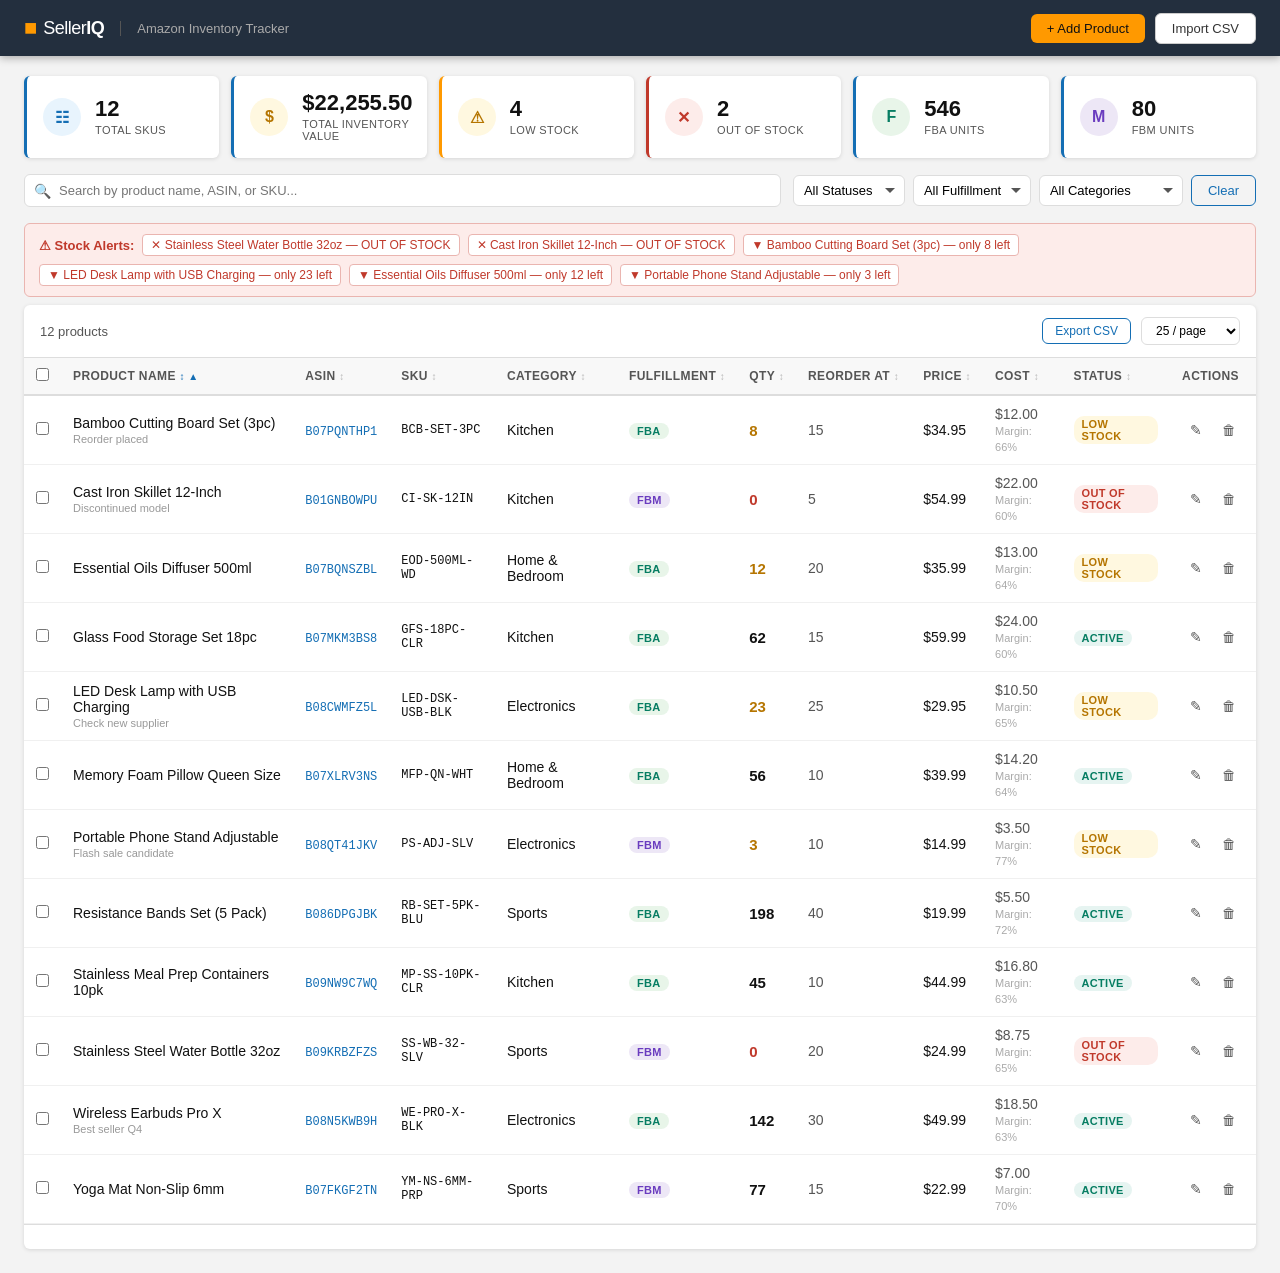
==== index.html @ 2a5bb56d "Add Amazon Seller Central inventory management tracker Complete single-page app with dashboard stats" ====
<!DOCTYPE html>
<html lang="en">
<head>
  <meta charset="UTF-8" />
  <meta name="viewport" content="width=device-width, initial-scale=1.0" />
  <title>Amazon Inventory Tracker</title>
  <link rel="stylesheet" href="styles.css" />
</head>
<body>
  <!-- Header -->
  <header class="header">
    <div class="header-left">
      <div class="logo">
        <span class="logo-icon">&#9632;</span>
        <span class="logo-text">Seller<strong>IQ</strong></span>
      </div>
      <span class="header-subtitle">Amazon Inventory Tracker</span>
    </div>
    <div class="header-right">
      <button class="btn btn-primary" id="addProductBtn">+ Add Product</button>
      <button class="btn btn-secondary" id="importBtn">Import CSV</button>
      <input type="file" id="csvFileInput" accept=".csv" style="display:none" />
    </div>
  </header>

  <!-- Dashboard Stats -->
  <section class="dashboard">
    <div class="stat-card">
      <div class="stat-icon total">&#9783;</div>
      <div class="stat-info">
        <div class="stat-value" id="statTotalSKUs">0</div>
        <div class="stat-label">Total SKUs</div>
      </div>
    </div>
    <div class="stat-card">
      <div class="stat-icon value">&#36;</div>
      <div class="stat-info">
        <div class="stat-value" id="statTotalValue">$0.00</div>
        <div class="stat-label">Total Inventory Value</div>
      </div>
    </div>
    <div class="stat-card warning">
      <div class="stat-icon low">&#9888;</div>
      <div class="stat-info">
        <div class="stat-value" id="statLowStock">0</div>
        <div class="stat-label">Low Stock</div>
      </div>
    </div>
    <div class="stat-card danger">
      <div class="stat-icon out">&#10005;</div>
      <div class="stat-info">
        <div class="stat-value" id="statOutOfStock">0</div>
        <div class="stat-label">Out of Stock</div>
      </div>
    </div>
    <div class="stat-card">
      <div class="stat-icon fba">F</div>
      <div class="stat-info">
        <div class="stat-value" id="statFBA">0</div>
        <div class="stat-label">FBA Units</div>
      </div>
    </div>
    <div class="stat-card">
      <div class="stat-icon fbm">M</div>
      <div class="stat-info">
        <div class="stat-value" id="statFBM">0</div>
        <div class="stat-label">FBM Units</div>
      </div>
    </div>
  </section>

  <!-- Filters & Search -->
  <section class="toolbar">
    <div class="search-box">
      <span class="search-icon">&#128269;</span>
      <input type="text" id="searchInput" placeholder="Search by product name, ASIN, or SKU..." />
    </div>
    <div class="filters">
      <select id="filterStatus">
        <option value="">All Statuses</option>
        <option value="active">Active</option>
        <option value="inactive">Inactive</option>
        <option value="low_stock">Low Stock</option>
        <option value="out_of_stock">Out of Stock</option>
      </select>
      <select id="filterFulfillment">
        <option value="">All Fulfillment</option>
        <option value="FBA">FBA</option>
        <option value="FBM">FBM</option>
      </select>
      <select id="filterCategory">
        <option value="">All Categories</option>
      </select>
      <button class="btn btn-ghost" id="clearFilters">Clear</button>
    </div>
  </section>

  <!-- Alerts Banner -->
  <div id="alertsBanner" class="alerts-banner hidden"></div>

  <!-- Inventory Table -->
  <section class="table-section">
    <div class="table-header">
      <span id="resultCount" class="result-count">0 products</span>
      <div class="table-actions">
        <button class="btn btn-ghost btn-sm" id="exportBtn">Export CSV</button>
        <select id="pageSizeSelect">
          <option value="10">10 / page</option>
          <option value="25" selected>25 / page</option>
          <option value="50">50 / page</option>
          <option value="100">100 / page</option>
        </select>
      </div>
    </div>
    <div class="table-wrapper">
      <table id="inventoryTable">
        <thead>
          <tr>
            <th class="col-check"><input type="checkbox" id="selectAll" /></th>
            <th class="sortable" data-col="name">Product Name <span class="sort-arrow">&#8597;</span></th>
            <th class="sortable" data-col="asin">ASIN <span class="sort-arrow">&#8597;</span></th>
            <th class="sortable" data-col="sku">SKU <span class="sort-arrow">&#8597;</span></th>
            <th class="sortable" data-col="category">Category <span class="sort-arrow">&#8597;</span></th>
            <th class="sortable" data-col="fulfillment">Fulfillment <span class="sort-arrow">&#8597;</span></th>
            <th class="sortable" data-col="quantity">Qty <span class="sort-arrow">&#8597;</span></th>
            <th class="sortable" data-col="reorderPoint">Reorder At <span class="sort-arrow">&#8597;</span></th>
            <th class="sortable" data-col="price">Price <span class="sort-arrow">&#8597;</span></th>
            <th class="sortable" data-col="cost">Cost <span class="sort-arrow">&#8597;</span></th>
            <th class="sortable" data-col="status">Status <span class="sort-arrow">&#8597;</span></th>
            <th>Actions</th>
          </tr>
        </thead>
        <tbody id="inventoryBody">
        </tbody>
      </table>
    </div>
    <div class="pagination" id="pagination"></div>
  </section>

  <!-- Bulk Actions Bar -->
  <div class="bulk-bar hidden" id="bulkBar">
    <span id="bulkCount">0 selected</span>
    <button class="btn btn-sm btn-secondary" id="bulkExport">Export Selected</button>
    <button class="btn btn-sm btn-danger" id="bulkDelete">Delete Selected</button>
    <button class="btn btn-sm btn-ghost" id="bulkClear">Cancel</button>
  </div>

  <!-- Add / Edit Modal -->
  <div class="modal-overlay hidden" id="modalOverlay">
    <div class="modal">
      <div class="modal-header">
        <h2 id="modalTitle">Add Product</h2>
        <button class="modal-close" id="modalClose">&times;</button>
      </div>
      <div class="modal-body">
        <form id="productForm" novalidate>
          <input type="hidden" id="fieldId" />
          <div class="form-grid">
            <div class="form-group full-width">
              <label for="fieldName">Product Name <span class="required">*</span></label>
              <input type="text" id="fieldName" placeholder="e.g. Wireless Earbuds Pro" required />
              <span class="field-error" id="errName"></span>
            </div>
            <div class="form-group">
              <label for="fieldAsin">ASIN <span class="required">*</span></label>
              <input type="text" id="fieldAsin" placeholder="e.g. B08N5KWB9H" maxlength="10" required />
              <span class="field-error" id="errAsin"></span>
            </div>
            <div class="form-group">
              <label for="fieldSku">SKU <span class="required">*</span></label>
              <input type="text" id="fieldSku" placeholder="e.g. WE-PRO-BLK-001" required />
              <span class="field-error" id="errSku"></span>
            </div>
            <div class="form-group">
              <label for="fieldCategory">Category</label>
              <input type="text" id="fieldCategory" placeholder="e.g. Electronics" list="categoryList" />
              <datalist id="categoryList"></datalist>
            </div>
            <div class="form-group">
              <label for="fieldFulfillment">Fulfillment</label>
              <select id="fieldFulfillment">
                <option value="FBA">FBA (Fulfilled by Amazon)</option>
                <option value="FBM">FBM (Fulfilled by Merchant)</option>
              </select>
            </div>
            <div class="form-group">
              <label for="fieldQuantity">Current Quantity <span class="required">*</span></label>
              <input type="number" id="fieldQuantity" min="0" placeholder="0" required />
              <span class="field-error" id="errQuantity"></span>
            </div>
            <div class="form-group">
              <label for="fieldReorderPoint">Reorder Point</label>
              <input type="number" id="fieldReorderPoint" min="0" placeholder="e.g. 20" />
            </div>
            <div class="form-group">
              <label for="fieldPrice">Sale Price ($) <span class="required">*</span></label>
              <input type="number" id="fieldPrice" min="0" step="0.01" placeholder="0.00" required />
              <span class="field-error" id="errPrice"></span>
            </div>
            <div class="form-group">
              <label for="fieldCost">Unit Cost ($)</label>
              <input type="number" id="fieldCost" min="0" step="0.01" placeholder="0.00" />
            </div>
            <div class="form-group">
              <label for="fieldStatus">Status</label>
              <select id="fieldStatus">
                <option value="active">Active</option>
                <option value="inactive">Inactive</option>
              </select>
            </div>
            <div class="form-group full-width">
              <label for="fieldNotes">Notes</label>
              <textarea id="fieldNotes" rows="2" placeholder="Optional notes..."></textarea>
            </div>
          </div>
        </form>
      </div>
      <div class="modal-footer">
        <button class="btn btn-ghost" id="modalCancel">Cancel</button>
        <button class="btn btn-primary" id="modalSave">Save Product</button>
      </div>
    </div>
  </div>

  <!-- Confirm Delete Modal -->
  <div class="modal-overlay hidden" id="deleteOverlay">
    <div class="modal modal-sm">
      <div class="modal-header">
        <h2>Delete Product</h2>
        <button class="modal-close" id="deleteClose">&times;</button>
      </div>
      <div class="modal-body">
        <p id="deleteMessage">Are you sure you want to delete this product?</p>
      </div>
      <div class="modal-footer">
        <button class="btn btn-ghost" id="deleteCancelBtn">Cancel</button>
        <button class="btn btn-danger" id="deleteConfirmBtn">Delete</button>
      </div>
    </div>
  </div>

  <script src="app.js"></script>
</body>
</html>
---- styles.css ----
/* ===== Reset & Base ===== */
*, *::before, *::after { box-sizing: border-box; margin: 0; padding: 0; }

:root {
  --amazon-orange: #FF9900;
  --amazon-dark: #131921;
  --amazon-navy: #232F3E;
  --amazon-blue: #146EB4;
  --amazon-light-blue: #37A5D8;
  --bg: #F3F3F3;
  --surface: #FFFFFF;
  --border: #DDD;
  --text: #111;
  --text-muted: #555;
  --green: #067D62;
  --green-bg: #E6F4F1;
  --yellow: #B57500;
  --yellow-bg: #FFF8E0;
  --red: #C0392B;
  --red-bg: #FDECEA;
  --blue-bg: #E8F4FD;
  --radius: 6px;
  --shadow: 0 1px 4px rgba(0,0,0,0.12);
  --shadow-md: 0 4px 16px rgba(0,0,0,0.16);
}

body {
  font-family: -apple-system, BlinkMacSystemFont, "Segoe UI", Roboto, Arial, sans-serif;
  background: var(--bg);
  color: var(--text);
  font-size: 14px;
  min-height: 100vh;
}

/* ===== Header ===== */
.header {
  background: var(--amazon-navy);
  color: #fff;
  padding: 0 24px;
  height: 56px;
  display: flex;
  align-items: center;
  justify-content: space-between;
  position: sticky;
  top: 0;
  z-index: 100;
  box-shadow: 0 2px 8px rgba(0,0,0,0.3);
}

.header-left { display: flex; align-items: center; gap: 16px; }

.logo {
  display: flex;
  align-items: center;
  gap: 6px;
  font-size: 18px;
  color: #fff;
}

.logo-icon {
  color: var(--amazon-orange);
  font-size: 22px;
}

.logo-text { letter-spacing: -0.5px; }

.header-subtitle {
  font-size: 13px;
  color: #aaa;
  border-left: 1px solid #555;
  padding-left: 16px;
}

.header-right { display: flex; align-items: center; gap: 10px; }

/* ===== Buttons ===== */
.btn {
  display: inline-flex;
  align-items: center;
  gap: 6px;
  padding: 7px 16px;
  border: none;
  border-radius: var(--radius);
  font-size: 13px;
  font-weight: 500;
  cursor: pointer;
  white-space: nowrap;
  transition: filter 0.15s, opacity 0.15s;
}
.btn:hover { filter: brightness(0.92); }
.btn:active { filter: brightness(0.85); }

.btn-primary { background: var(--amazon-orange); color: #111; }
.btn-secondary { background: #fff; color: #333; border: 1px solid #ccc; }
.btn-ghost { background: transparent; color: var(--amazon-blue); border: 1px solid var(--amazon-blue); }
.btn-danger { background: var(--red); color: #fff; }
.btn-sm { padding: 5px 12px; font-size: 12px; }

/* ===== Dashboard ===== */
.dashboard {
  display: grid;
  grid-template-columns: repeat(auto-fill, minmax(180px, 1fr));
  gap: 12px;
  padding: 20px 24px 0;
}

.stat-card {
  background: var(--surface);
  border-radius: var(--radius);
  padding: 16px;
  box-shadow: var(--shadow);
  display: flex;
  align-items: center;
  gap: 14px;
  border-left: 3px solid var(--amazon-blue);
}

.stat-card.warning { border-left-color: var(--amazon-orange); }
.stat-card.danger { border-left-color: var(--red); }

.stat-icon {
  width: 38px;
  height: 38px;
  border-radius: 50%;
  display: flex;
  align-items: center;
  justify-content: center;
  font-size: 16px;
  font-weight: 700;
  flex-shrink: 0;
  background: var(--blue-bg);
  color: var(--amazon-blue);
}

.stat-icon.low { background: var(--yellow-bg); color: var(--yellow); }
.stat-icon.out { background: var(--red-bg); color: var(--red); }
.stat-icon.fba { background: #E8F5E9; color: var(--green); }
.stat-icon.fbm { background: #EDE7F6; color: #6A3CBF; }
.stat-icon.value { background: var(--yellow-bg); color: var(--yellow); }

.stat-value {
  font-size: 22px;
  font-weight: 700;
  line-height: 1;
  color: var(--text);
}

.stat-label {
  font-size: 11px;
  color: var(--text-muted);
  margin-top: 4px;
  text-transform: uppercase;
  letter-spacing: 0.4px;
}

/* ===== Toolbar ===== */
.toolbar {
  display: flex;
  align-items: center;
  gap: 12px;
  padding: 16px 24px;
  flex-wrap: wrap;
}

.search-box {
  position: relative;
  flex: 1;
  min-width: 220px;
}

.search-icon {
  position: absolute;
  left: 10px;
  top: 50%;
  transform: translateY(-50%);
  font-size: 14px;
  color: #999;
  pointer-events: none;
}

.search-box input {
  width: 100%;
  padding: 8px 12px 8px 34px;
  border: 1px solid var(--border);
  border-radius: var(--radius);
  font-size: 13px;
  background: var(--surface);
  outline: none;
  transition: border-color 0.2s;
}

.search-box input:focus { border-color: var(--amazon-blue); }

.filters {
  display: flex;
  align-items: center;
  gap: 8px;
  flex-wrap: wrap;
}

.filters select {
  padding: 7px 28px 7px 10px;
  border: 1px solid var(--border);
  border-radius: var(--radius);
  font-size: 13px;
  background: var(--surface);
  cursor: pointer;
  outline: none;
  appearance: none;
  background-image: url("data:image/svg+xml,%3Csvg xmlns='http://www.w3.org/2000/svg' width='12' height='12' viewBox='0 0 12 12'%3E%3Cpath fill='%23555' d='M6 8L1 3h10z'/%3E%3C/svg%3E");
  background-repeat: no-repeat;
  background-position: right 8px center;
  transition: border-color 0.2s;
}

.filters select:focus { border-color: var(--amazon-blue); }

/* ===== Alerts Banner ===== */
.alerts-banner {
  margin: 0 24px 8px;
  background: var(--yellow-bg);
  border: 1px solid #F5C518;
  border-radius: var(--radius);
  padding: 10px 14px;
  font-size: 13px;
  color: var(--yellow);
  display: flex;
  flex-wrap: wrap;
  gap: 8px;
  align-items: center;
}

.alert-item {
  background: #fff;
  border: 1px solid #F5C518;
  border-radius: 4px;
  padding: 3px 8px;
  font-size: 12px;
  color: #B57500;
}

.alerts-banner.has-danger {
  background: var(--red-bg);
  border-color: #EAB5B0;
  color: var(--red);
}

.alerts-banner.has-danger .alert-item {
  border-color: #EAB5B0;
  color: var(--red);
}

/* ===== Table Section ===== */
.table-section {
  margin: 0 24px 24px;
  background: var(--surface);
  border-radius: var(--radius);
  box-shadow: var(--shadow);
  overflow: hidden;
}

.table-header {
  display: flex;
  align-items: center;
  justify-content: space-between;
  padding: 12px 16px;
  border-bottom: 1px solid var(--border);
}

.result-count { font-size: 13px; color: var(--text-muted); }

.table-actions { display: flex; align-items: center; gap: 10px; }

.table-actions select {
  padding: 5px 10px;
  border: 1px solid var(--border);
  border-radius: var(--radius);
  font-size: 12px;
  background: var(--surface);
  cursor: pointer;
  outline: none;
}

.table-wrapper { overflow-x: auto; }

table {
  width: 100%;
  border-collapse: collapse;
  min-width: 900px;
}

thead { background: #F8F8F8; }

th {
  padding: 10px 12px;
  text-align: left;
  font-size: 12px;
  font-weight: 600;
  color: var(--text-muted);
  text-transform: uppercase;
  letter-spacing: 0.4px;
  border-bottom: 2px solid var(--border);
  white-space: nowrap;
  user-select: none;
}

th.sortable { cursor: pointer; }
th.sortable:hover { color: var(--amazon-blue); }
th.sorted-asc .sort-arrow::after { content: " ▲"; }
th.sorted-desc .sort-arrow::after { content: " ▼"; }
.sort-arrow { opacity: 0.4; font-size: 10px; }
th.sorted-asc .sort-arrow,
th.sorted-desc .sort-arrow { opacity: 1; color: var(--amazon-blue); }

.col-check { width: 36px; }

td {
  padding: 10px 12px;
  border-bottom: 1px solid #F0F0F0;
  vertical-align: middle;
}

tbody tr:hover { background: #FAFAFA; }
tbody tr.selected-row { background: #EBF5FF; }

.col-name { min-width: 200px; }
.product-name { font-weight: 500; }
.product-asin { font-size: 11px; color: var(--amazon-blue); font-family: monospace; }

.badge {
  display: inline-block;
  padding: 2px 8px;
  border-radius: 10px;
  font-size: 11px;
  font-weight: 600;
  text-transform: uppercase;
  letter-spacing: 0.3px;
}

.badge-fba { background: #E8F5E9; color: var(--green); }
.badge-fbm { background: #EDE7F6; color: #6A3CBF; }
.badge-active { background: var(--green-bg); color: var(--green); }
.badge-inactive { background: #EEE; color: #777; }
.badge-low { background: var(--yellow-bg); color: var(--yellow); }
.badge-out { background: var(--red-bg); color: var(--red); }

.qty-cell {
  font-weight: 600;
  font-size: 15px;
}

.qty-low { color: var(--yellow); }
.qty-out { color: var(--red); }

.actions-cell { white-space: nowrap; }

.btn-icon {
  background: none;
  border: none;
  cursor: pointer;
  padding: 5px 8px;
  border-radius: 4px;
  font-size: 14px;
  color: var(--text-muted);
  transition: background 0.15s, color 0.15s;
}

.btn-icon:hover { background: #F0F0F0; color: var(--text); }
.btn-icon.delete:hover { background: var(--red-bg); color: var(--red); }
.btn-icon.edit:hover { background: var(--blue-bg); color: var(--amazon-blue); }

/* ===== Empty State ===== */
.empty-state {
  text-align: center;
  padding: 60px 20px;
  color: var(--text-muted);
}

.empty-state .empty-icon { font-size: 48px; margin-bottom: 12px; }
.empty-state h3 { font-size: 16px; color: var(--text); margin-bottom: 6px; }
.empty-state p { font-size: 13px; margin-bottom: 18px; }

/* ===== Pagination ===== */
.pagination {
  display: flex;
  align-items: center;
  justify-content: center;
  gap: 4px;
  padding: 12px;
  border-top: 1px solid var(--border);
}

.page-btn {
  min-width: 32px;
  height: 32px;
  padding: 0 8px;
  border: 1px solid var(--border);
  border-radius: 4px;
  background: var(--surface);
  font-size: 13px;
  cursor: pointer;
  transition: background 0.15s, border-color 0.15s;
  color: var(--text);
}

.page-btn:hover { background: #F0F0F0; }
.page-btn.active { background: var(--amazon-orange); border-color: var(--amazon-orange); color: #111; font-weight: 700; }
.page-btn:disabled { opacity: 0.4; cursor: not-allowed; }

/* ===== Bulk Bar ===== */
.bulk-bar {
  position: fixed;
  bottom: 24px;
  left: 50%;
  transform: translateX(-50%);
  background: var(--amazon-navy);
  color: #fff;
  padding: 12px 20px;
  border-radius: 8px;
  display: flex;
  align-items: center;
  gap: 12px;
  box-shadow: var(--shadow-md);
  z-index: 200;
  font-size: 13px;
}

/* ===== Modals ===== */
.modal-overlay {
  position: fixed;
  inset: 0;
  background: rgba(0,0,0,0.5);
  z-index: 300;
  display: flex;
  align-items: center;
  justify-content: center;
  padding: 20px;
  animation: fadeIn 0.15s ease;
}

@keyframes fadeIn { from { opacity: 0; } to { opacity: 1; } }

.modal {
  background: var(--surface);
  border-radius: 8px;
  width: 100%;
  max-width: 640px;
  max-height: 90vh;
  display: flex;
  flex-direction: column;
  box-shadow: var(--shadow-md);
  animation: slideUp 0.2s ease;
}

.modal-sm { max-width: 420px; }

@keyframes slideUp { from { transform: translateY(20px); opacity: 0; } to { transform: translateY(0); opacity: 1; } }

.modal-header {
  display: flex;
  align-items: center;
  justify-content: space-between;
  padding: 16px 20px;
  border-bottom: 1px solid var(--border);
}

.modal-header h2 { font-size: 16px; }

.modal-close {
  background: none;
  border: none;
  font-size: 22px;
  cursor: pointer;
  color: var(--text-muted);
  line-height: 1;
  padding: 2px 6px;
  border-radius: 4px;
}
.modal-close:hover { background: #F0F0F0; color: var(--text); }

.modal-body {
  padding: 20px;
  overflow-y: auto;
  flex: 1;
}

.modal-footer {
  padding: 14px 20px;
  border-top: 1px solid var(--border);
  display: flex;
  justify-content: flex-end;
  gap: 10px;
}

/* ===== Form ===== */
.form-grid {
  display: grid;
  grid-template-columns: 1fr 1fr;
  gap: 14px;
}

.form-group { display: flex; flex-direction: column; gap: 5px; }
.form-group.full-width { grid-column: 1 / -1; }

label {
  font-size: 12px;
  font-weight: 600;
  color: var(--text-muted);
  text-transform: uppercase;
  letter-spacing: 0.4px;
}

.required { color: var(--red); }

.form-group input,
.form-group select,
.form-group textarea {
  padding: 8px 10px;
  border: 1px solid var(--border);
  border-radius: var(--radius);
  font-size: 13px;
  font-family: inherit;
  outline: none;
  transition: border-color 0.2s;
  background: var(--surface);
  color: var(--text);
}

.form-group input:focus,
.form-group select:focus,
.form-group textarea:focus { border-color: var(--amazon-blue); }

.form-group input.error,
.form-group select.error { border-color: var(--red); }

.field-error { font-size: 11px; color: var(--red); min-height: 14px; }

/* ===== Utilities ===== */
.hidden { display: none !important; }

/* ===== Responsive ===== */
@media (max-width: 768px) {
  .header { padding: 0 14px; }
  .header-subtitle { display: none; }
  .dashboard { grid-template-columns: repeat(2, 1fr); padding: 14px 14px 0; }
  .toolbar { padding: 12px 14px; }
  .table-section { margin: 0 14px 80px; }
  .form-grid { grid-template-columns: 1fr; }
}
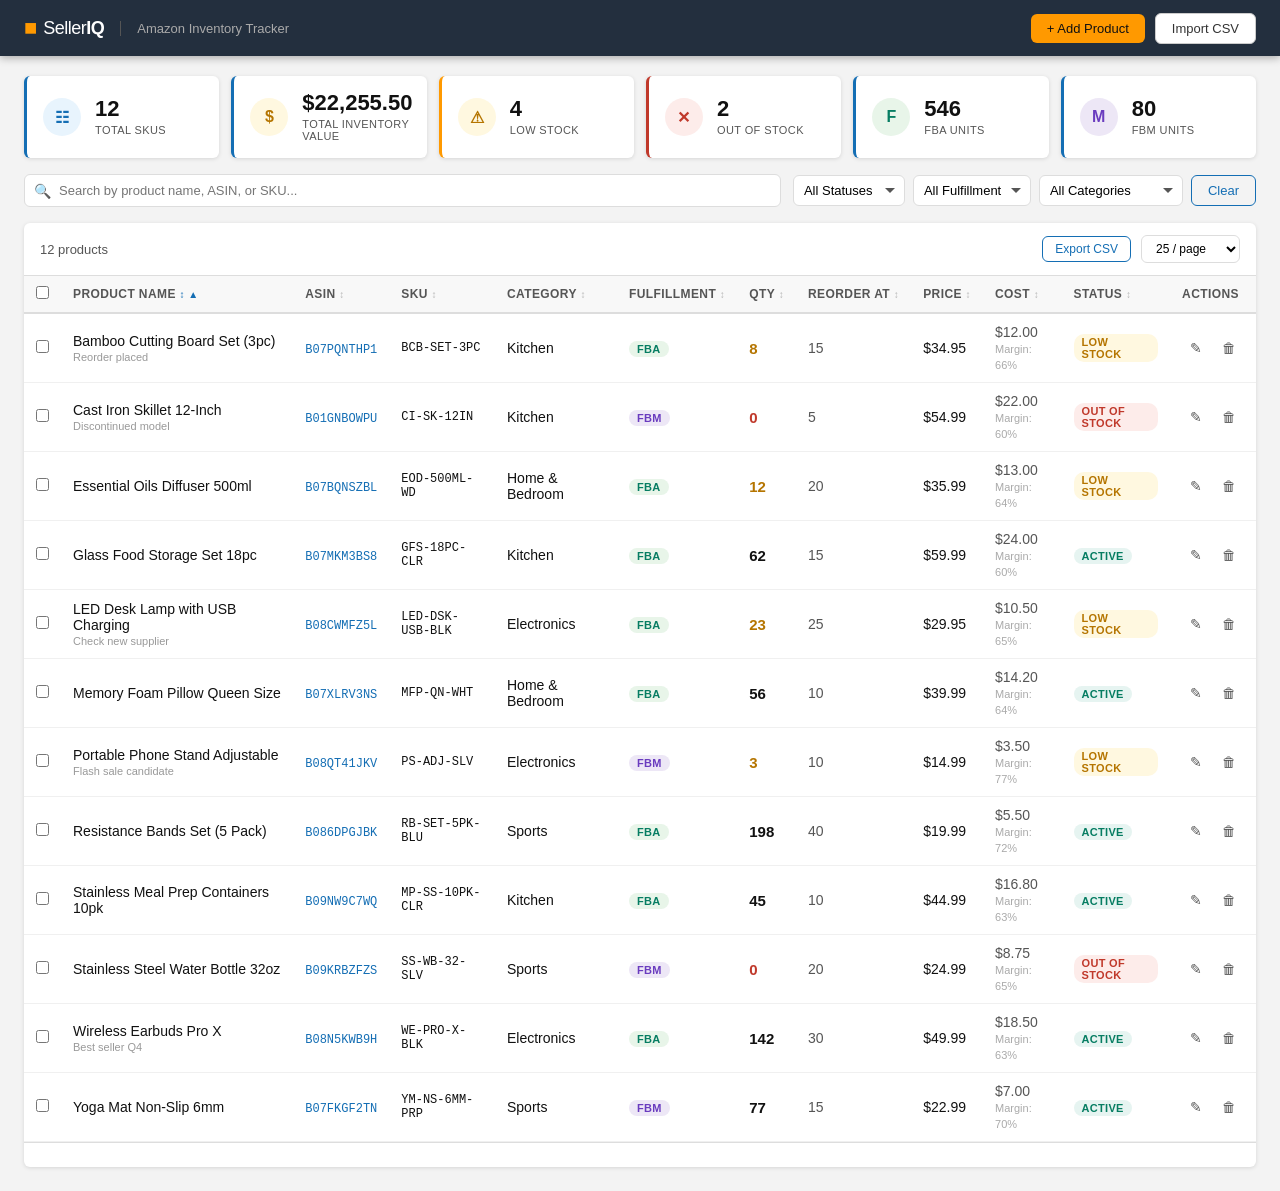
==== commit 9f2d9f0f: "Remove stock alerts banner entirely https://claude.ai/code/session_01A3Uhoh8DrQC3N1GdAqoPCa" ====
--- a/index.html
+++ b/index.html
@@ -19,7 +19,7 @@
     <div class="header-right">
       <button class="btn btn-primary" id="addProductBtn">+ Add Product</button>
       <button class="btn btn-secondary" id="importBtn">Import CSV</button>
-      <input type="file" id="csvFileInput" accept=".csv" style="display:none" />
+      <input type="file" id="csvFileInput" accept=".csv,.txt,.tsv,text/plain,text/csv" style="display:none" />
     </div>
   </header>
 
@@ -94,9 +94,6 @@
       <button class="btn btn-ghost" id="clearFilters">Clear</button>
     </div>
   </section>
-
-  <!-- Alerts Banner -->
-  <div id="alertsBanner" class="alerts-banner hidden"></div>
 
   <!-- Inventory Table -->
   <section class="table-section">
--- a/styles.css
+++ b/styles.css
@@ -215,40 +215,6 @@
 
 .filters select:focus { border-color: var(--amazon-blue); }
 
-/* ===== Alerts Banner ===== */
-.alerts-banner {
-  margin: 0 24px 8px;
-  background: var(--yellow-bg);
-  border: 1px solid #F5C518;
-  border-radius: var(--radius);
-  padding: 10px 14px;
-  font-size: 13px;
-  color: var(--yellow);
-  display: flex;
-  flex-wrap: wrap;
-  gap: 8px;
-  align-items: center;
-}
-
-.alert-item {
-  background: #fff;
-  border: 1px solid #F5C518;
-  border-radius: 4px;
-  padding: 3px 8px;
-  font-size: 12px;
-  color: #B57500;
-}
-
-.alerts-banner.has-danger {
-  background: var(--red-bg);
-  border-color: #EAB5B0;
-  color: var(--red);
-}
-
-.alerts-banner.has-danger .alert-item {
-  border-color: #EAB5B0;
-  color: var(--red);
-}
 
 /* ===== Table Section ===== */
 .table-section {
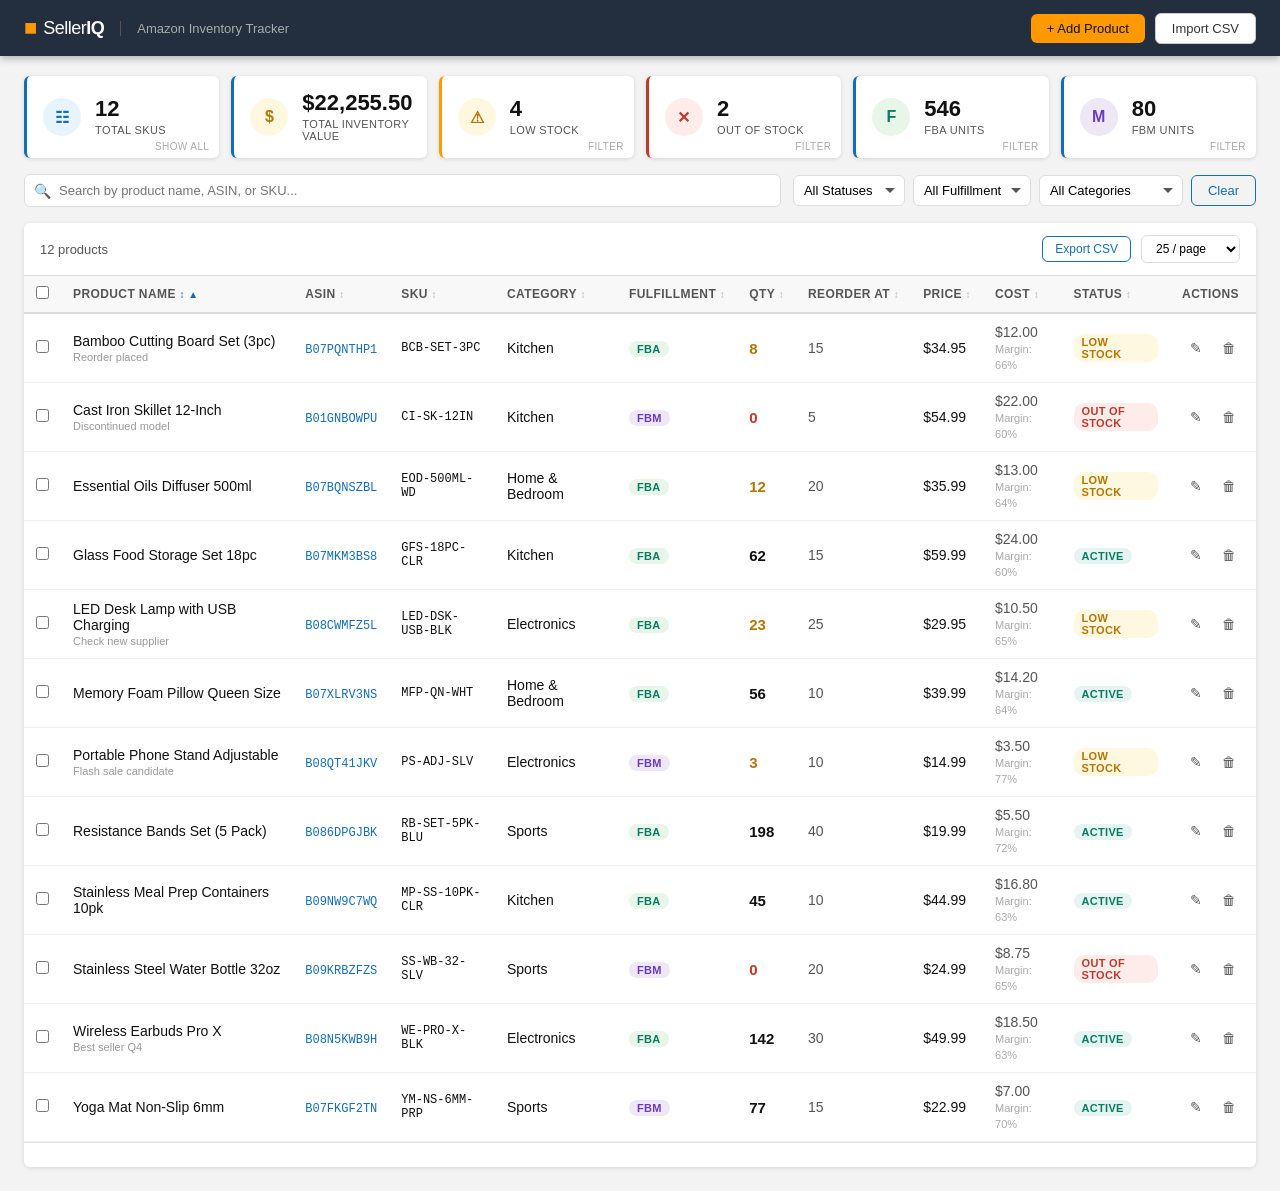
==== commit 07fdba0e: "Make stat cards clickable to filter the inventory table Total SKUs, Low Stock, Out of Stock, FBA, an" ====
--- a/index.html
+++ b/index.html
@@ -3,8 +3,11 @@
 <head>
   <meta charset="UTF-8" />
   <meta name="viewport" content="width=device-width, initial-scale=1.0" />
+  <meta http-equiv="Cache-Control" content="no-cache, no-store, must-revalidate" />
+  <meta http-equiv="Pragma" content="no-cache" />
+  <meta http-equiv="Expires" content="0" />
   <title>Amazon Inventory Tracker</title>
-  <link rel="stylesheet" href="styles.css" />
+  <link rel="stylesheet" href="styles.css?v=3" />
 </head>
 <body>
   <!-- Header -->
@@ -25,12 +28,13 @@
 
   <!-- Dashboard Stats -->
   <section class="dashboard">
-    <div class="stat-card">
+    <div class="stat-card stat-clickable" data-filter="all">
       <div class="stat-icon total">&#9783;</div>
       <div class="stat-info">
         <div class="stat-value" id="statTotalSKUs">0</div>
         <div class="stat-label">Total SKUs</div>
       </div>
+      <span class="stat-filter-hint">Show all</span>
     </div>
     <div class="stat-card">
       <div class="stat-icon value">&#36;</div>
@@ -39,33 +43,37 @@
         <div class="stat-label">Total Inventory Value</div>
       </div>
     </div>
-    <div class="stat-card warning">
+    <div class="stat-card warning stat-clickable" data-filter="low_stock">
       <div class="stat-icon low">&#9888;</div>
       <div class="stat-info">
         <div class="stat-value" id="statLowStock">0</div>
         <div class="stat-label">Low Stock</div>
       </div>
-    </div>
-    <div class="stat-card danger">
+      <span class="stat-filter-hint">Filter</span>
+    </div>
+    <div class="stat-card danger stat-clickable" data-filter="out_of_stock">
       <div class="stat-icon out">&#10005;</div>
       <div class="stat-info">
         <div class="stat-value" id="statOutOfStock">0</div>
         <div class="stat-label">Out of Stock</div>
       </div>
-    </div>
-    <div class="stat-card">
+      <span class="stat-filter-hint">Filter</span>
+    </div>
+    <div class="stat-card stat-clickable" data-filter="FBA">
       <div class="stat-icon fba">F</div>
       <div class="stat-info">
         <div class="stat-value" id="statFBA">0</div>
         <div class="stat-label">FBA Units</div>
       </div>
-    </div>
-    <div class="stat-card">
+      <span class="stat-filter-hint">Filter</span>
+    </div>
+    <div class="stat-card stat-clickable" data-filter="FBM">
       <div class="stat-icon fbm">M</div>
       <div class="stat-info">
         <div class="stat-value" id="statFBM">0</div>
         <div class="stat-label">FBM Units</div>
       </div>
+      <span class="stat-filter-hint">Filter</span>
     </div>
   </section>
 
@@ -236,6 +244,6 @@
     </div>
   </div>
 
-  <script src="app.js"></script>
+  <script src="app.js?v=3"></script>
 </body>
 </html>
--- a/styles.css
+++ b/styles.css
@@ -138,6 +138,30 @@
 .stat-icon.fbm { background: #EDE7F6; color: #6A3CBF; }
 .stat-icon.value { background: var(--yellow-bg); color: var(--yellow); }
 
+.stat-clickable {
+  cursor: pointer;
+  position: relative;
+  transition: box-shadow 0.15s, transform 0.1s;
+}
+.stat-clickable:hover {
+  box-shadow: 0 4px 12px rgba(0,0,0,0.15);
+  transform: translateY(-1px);
+}
+.stat-clickable.stat-active {
+  box-shadow: 0 0 0 2px var(--amazon-orange), 0 4px 12px rgba(0,0,0,0.15);
+}
+.stat-filter-hint {
+  position: absolute;
+  bottom: 6px;
+  right: 10px;
+  font-size: 10px;
+  color: #aaa;
+  text-transform: uppercase;
+  letter-spacing: 0.4px;
+}
+.stat-clickable:hover .stat-filter-hint { color: var(--amazon-blue); }
+.stat-clickable.stat-active .stat-filter-hint { color: var(--amazon-orange); }
+
 .stat-value {
   font-size: 22px;
   font-weight: 700;
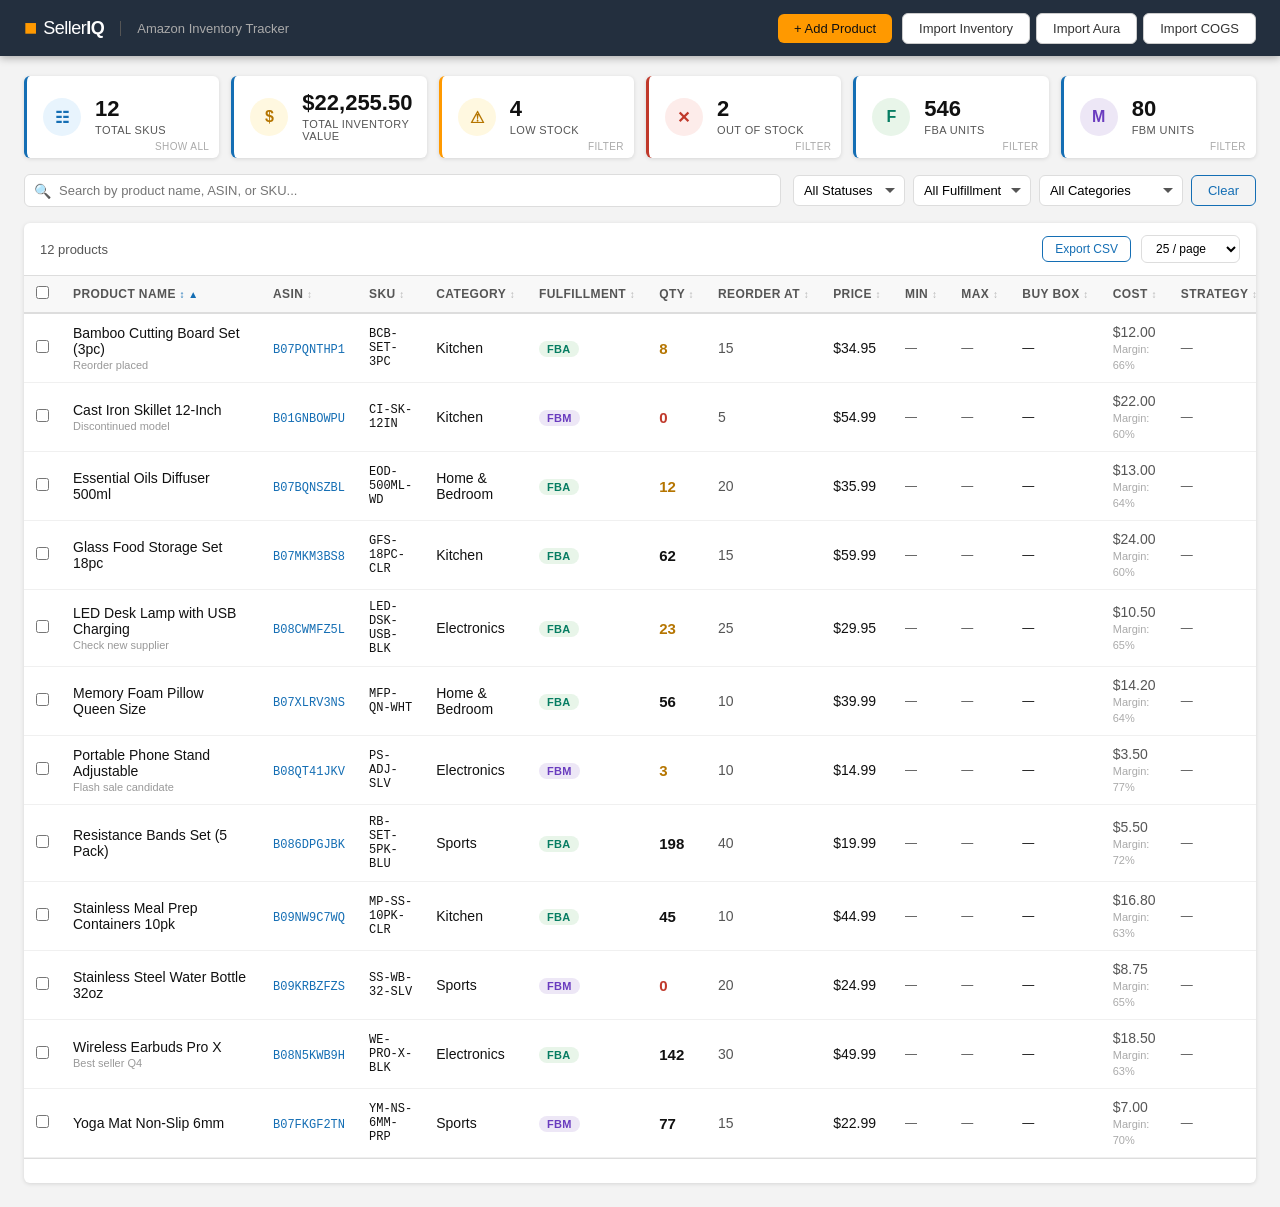
==== commit 1b419999: "Add Aura repricer and COGS import integration - Three import buttons: Import Inventory, Import Aura," ====
--- a/index.html
+++ b/index.html
@@ -7,7 +7,7 @@
   <meta http-equiv="Pragma" content="no-cache" />
   <meta http-equiv="Expires" content="0" />
   <title>Amazon Inventory Tracker</title>
-  <link rel="stylesheet" href="styles.css?v=3" />
+  <link rel="stylesheet" href="styles.css?v=4" />
 </head>
 <body>
   <!-- Header -->
@@ -21,8 +21,14 @@
     </div>
     <div class="header-right">
       <button class="btn btn-primary" id="addProductBtn">+ Add Product</button>
-      <button class="btn btn-secondary" id="importBtn">Import CSV</button>
+      <div class="import-group">
+        <button class="btn btn-secondary" id="importBtn">Import Inventory</button>
+        <button class="btn btn-secondary" id="importAuraBtn">Import Aura</button>
+        <button class="btn btn-secondary" id="importCogsBtn">Import COGS</button>
+      </div>
       <input type="file" id="csvFileInput" accept=".csv,.txt,.tsv,text/plain,text/csv" style="display:none" />
+      <input type="file" id="auraFileInput" accept=".csv,.txt,.tsv,text/plain,text/csv" style="display:none" />
+      <input type="file" id="cogsFileInput" accept=".csv,.txt,.tsv,text/plain,text/csv" style="display:none" />
     </div>
   </header>
 
@@ -130,7 +136,11 @@
             <th class="sortable" data-col="quantity">Qty <span class="sort-arrow">&#8597;</span></th>
             <th class="sortable" data-col="reorderPoint">Reorder At <span class="sort-arrow">&#8597;</span></th>
             <th class="sortable" data-col="price">Price <span class="sort-arrow">&#8597;</span></th>
+            <th class="sortable" data-col="minPrice">Min <span class="sort-arrow">&#8597;</span></th>
+            <th class="sortable" data-col="maxPrice">Max <span class="sort-arrow">&#8597;</span></th>
+            <th class="sortable" data-col="buyBoxPrice">Buy Box <span class="sort-arrow">&#8597;</span></th>
             <th class="sortable" data-col="cost">Cost <span class="sort-arrow">&#8597;</span></th>
+            <th class="sortable" data-col="strategy">Strategy <span class="sort-arrow">&#8597;</span></th>
             <th class="sortable" data-col="status">Status <span class="sort-arrow">&#8597;</span></th>
             <th>Actions</th>
           </tr>
@@ -203,8 +213,24 @@
               <span class="field-error" id="errPrice"></span>
             </div>
             <div class="form-group">
-              <label for="fieldCost">Unit Cost ($)</label>
+              <label for="fieldCost">Unit Cost / COGS ($)</label>
               <input type="number" id="fieldCost" min="0" step="0.01" placeholder="0.00" />
+            </div>
+            <div class="form-group">
+              <label for="fieldMinPrice">Aura Min Price ($)</label>
+              <input type="number" id="fieldMinPrice" min="0" step="0.01" placeholder="0.00" />
+            </div>
+            <div class="form-group">
+              <label for="fieldMaxPrice">Aura Max Price ($)</label>
+              <input type="number" id="fieldMaxPrice" min="0" step="0.01" placeholder="0.00" />
+            </div>
+            <div class="form-group">
+              <label for="fieldBuyBoxPrice">Buy Box Price ($)</label>
+              <input type="number" id="fieldBuyBoxPrice" min="0" step="0.01" placeholder="0.00" />
+            </div>
+            <div class="form-group">
+              <label for="fieldStrategy">Aura Strategy</label>
+              <input type="text" id="fieldStrategy" placeholder="e.g. Sales Velocity" />
             </div>
             <div class="form-group">
               <label for="fieldStatus">Status</label>
@@ -244,6 +270,6 @@
     </div>
   </div>
 
-  <script src="app.js?v=3"></script>
+  <script src="app.js?v=4"></script>
 </body>
 </html>
--- a/styles.css
+++ b/styles.css
@@ -73,6 +73,8 @@
 
 .header-right { display: flex; align-items: center; gap: 10px; }
 
+.import-group { display: flex; align-items: center; gap: 6px; }
+
 /* ===== Buttons ===== */
 .btn {
   display: inline-flex;
@@ -359,6 +361,24 @@
 .btn-icon.delete:hover { background: var(--red-bg); color: var(--red); }
 .btn-icon.edit:hover { background: var(--blue-bg); color: var(--amazon-blue); }
 
+.buybox-price {
+  font-weight: 600;
+  color: var(--green);
+}
+
+.strategy-badge {
+  display: inline-block;
+  background: var(--blue-bg);
+  color: var(--amazon-blue);
+  border-radius: 4px;
+  padding: 2px 7px;
+  font-size: 11px;
+  white-space: nowrap;
+  max-width: 120px;
+  overflow: hidden;
+  text-overflow: ellipsis;
+}
+
 /* ===== Empty State ===== */
 .empty-state {
   text-align: center;
